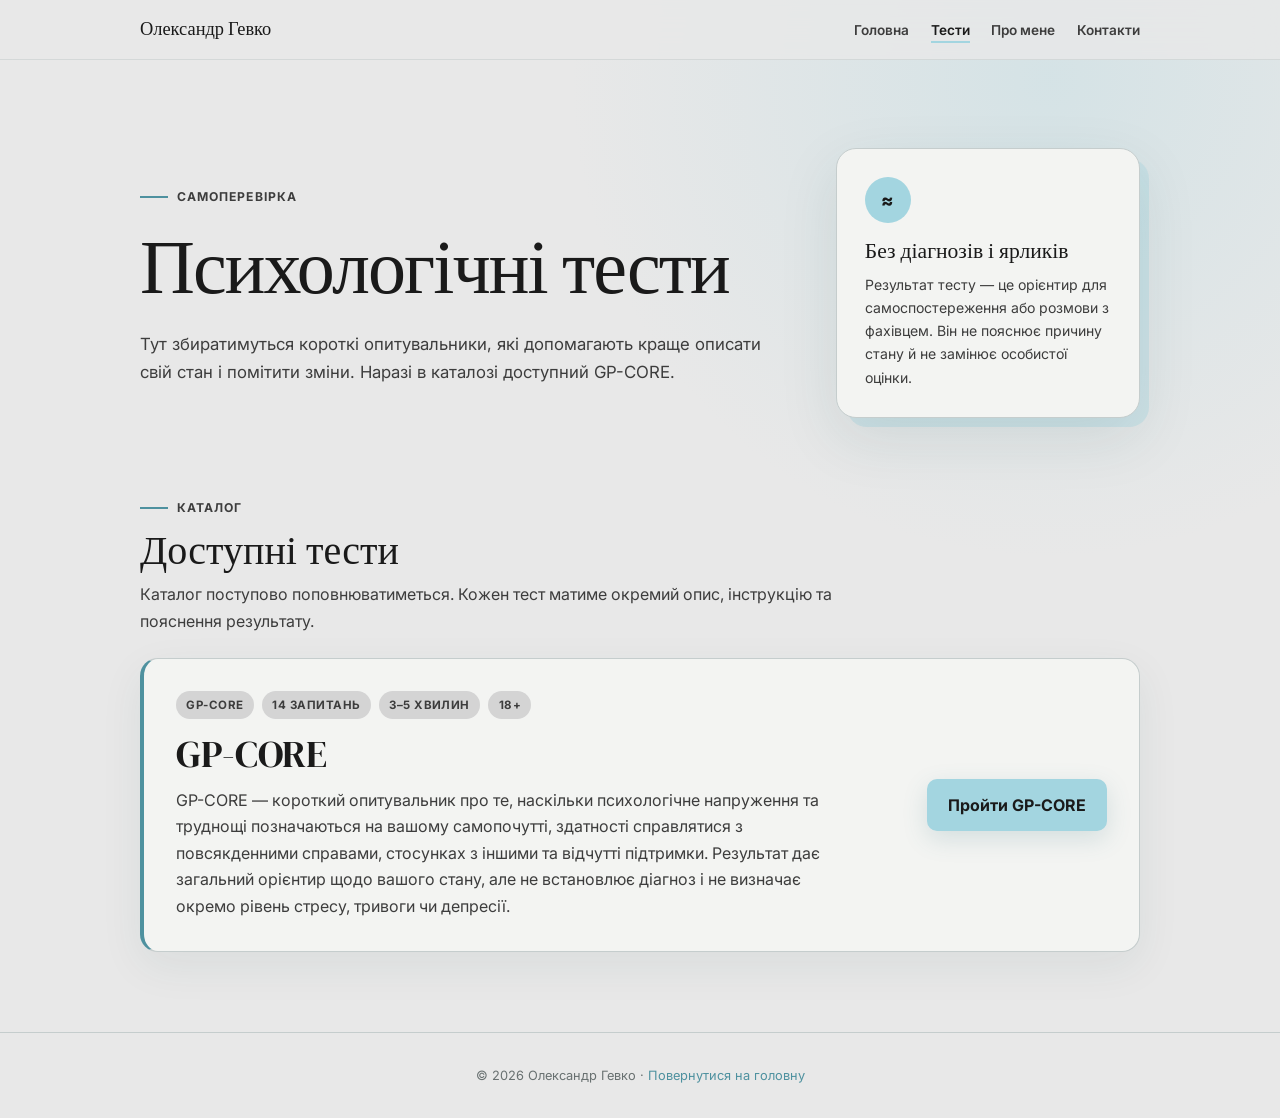
==== tests.html @ 643dda3b "Add GP-CORE test and refine psychologist site" ====
<!DOCTYPE html>
<html lang="uk">
<head>
<meta charset="UTF-8">
<meta name="viewport" content="width=device-width, initial-scale=1.0">
<title>Психологічні тести — Олександр Гевко</title>
<meta name="description" content="Каталог україномовних психологічних опитувальників для самоспостереження.">
<meta property="og:title" content="Психологічні тести — Олександр Гевко">
<meta property="og:description" content="Каталог україномовних психологічних опитувальників для самоспостереження.">
<meta property="og:type" content="website">
<meta property="og:locale" content="uk_UA">
<link rel="icon" href="data:image/svg+xml,<svg xmlns='http://www.w3.org/2000/svg' viewBox='0 0 100 100'><rect fill='%23A3D5E0' rx='18' width='100' height='100'/><text x='50' y='68' font-size='48' font-family='serif' fill='%231A1A1A' text-anchor='middle'>ОГ</text></svg>">
<link rel="preconnect" href="https://fonts.googleapis.com">
<link rel="preconnect" href="https://fonts.gstatic.com" crossorigin>
<link href="https://fonts.googleapis.com/css2?family=Caveat:wght@400;700&family=DM+Serif+Display&family=Inter:wght@300;400;500;600;700&display=swap" rel="stylesheet">
<link rel="stylesheet" href="assets/tests.css">
</head>
<body>

<nav class="nav" aria-label="Головна навігація">
  <div class="wrap">
    <a href="index.html" class="nav-logo">Олександр Гевко</a>
    <button class="burger" id="burger" aria-label="Меню" aria-expanded="false" aria-controls="navLinks">
      <span></span><span></span><span></span>
    </button>
    <ul class="nav-links" id="navLinks" role="list">
      <li><a href="index.html">Головна</a></li>
      <li><a href="tests.html" aria-current="page">Тести</a></li>
      <li><a href="index.html#about">Про мене</a></li>
      <li><a href="index.html#contact">Контакти</a></li>
    </ul>
  </div>
</nav>

<header class="tests-hero">
  <div class="wrap hero-grid">
    <div>
      <p class="eyebrow">Самоперевірка</p>
      <h1>Психологічні тести</h1>
      <p class="hero-copy">Тут збиратимуться короткі опитувальники, які допомагають краще описати свій стан і помітити зміни. Наразі в каталозі доступний GP-CORE.</p>
    </div>
    <aside class="privacy-card" aria-label="Як розуміти результати тестів">
      <div class="privacy-mark" aria-hidden="true">≈</div>
      <h2>Без діагнозів і ярликів</h2>
      <p>Результат тесту — це орієнтир для самоспостереження або розмови з фахівцем. Він не пояснює причину стану й не замінює особистої оцінки.</p>
    </aside>
  </div>
</header>

<main class="tests-main">
  <div class="wrap">
    <div class="catalog-heading">
      <p class="eyebrow">Каталог</p>
      <h2>Доступні тести</h2>
      <p>Каталог поступово поповнюватиметься. Кожен тест матиме окремий опис, інструкцію та пояснення результату.</p>
    </div>

    <section class="test-card test-card--available" aria-labelledby="gpCoreCardTitle">
      <div>
        <div class="test-meta" aria-label="Характеристики тесту">
          <span class="pill">GP-CORE</span>
          <span class="pill">14 запитань</span>
          <span class="pill">3–5 хвилин</span>
          <span class="pill">18+</span>
        </div>
        <h2 id="gpCoreCardTitle">GP-CORE</h2>
        <p>GP-CORE — короткий опитувальник про те, наскільки психологічне напруження та труднощі позначаються на вашому самопочутті, здатності справлятися з повсякденними справами, стосунках з іншими та відчутті підтримки. Результат дає загальний орієнтир щодо вашого стану, але не встановлює діагноз і не визначає окремо рівень стресу, тривоги чи депресії.</p>
      </div>
      <a class="primary-button" href="gp-core.html" target="_blank" rel="noopener">Пройти GP-CORE</a>
    </section>
  </div>
</main>

<footer class="site-footer">
  <div class="wrap">&copy; 2026 Олександр Гевко · <a href="index.html">Повернутися на головну</a></div>
</footer>

<script src="assets/tests.js"></script>
</body>
</html>
---- assets/tests.css ----
*,*::before,*::after{box-sizing:border-box;margin:0;padding:0}
:root{
  --bg:#E8E8E8;--bg-alt:#D4D4D4;--surface:#F3F4F2;--surface-strong:#FAFBF9;
  --accent:#A3D5E0;--accent-text:#4E919F;--line:#C5CDCD;
  --text:#1A1A1A;--text-secondary:#3D3D3D;--muted:#697171;
  --font-heading:'DM Serif Display',serif;--font-body:'Inter',sans-serif;--font-sig:'Caveat',cursive;
  --nav-h:60px;--max-w:1000px;--radius:12px;
}
@media(prefers-color-scheme:dark){
  :root{--bg:#1A1A1A;--bg-alt:#2A2A2A;--surface:#232525;--surface-strong:#292C2C;
    --accent:#7BBFCC;--accent-text:#7BBFCC;--line:#3D484A;--text:#E8E8E8;--text-secondary:#C2C6C6;--muted:#9CA5A5}
}
html{scroll-behavior:smooth;scroll-padding-top:calc(var(--nav-h) + 1rem)}
body{min-height:100vh;font-family:var(--font-body);color:var(--text);line-height:1.65;
  background:radial-gradient(circle at 82% 7%,color-mix(in srgb,var(--accent) 28%,transparent),transparent 30rem),var(--bg)}
a{color:var(--accent-text);text-decoration:none}
a:hover{text-decoration:underline}
button,input{font:inherit}
:focus-visible{outline:3px solid var(--accent-text);outline-offset:3px;border-radius:4px}
.wrap{width:min(100% - 2.5rem,var(--max-w));margin-inline:auto}

.nav{position:fixed;inset:0 0 auto;height:var(--nav-h);z-index:20;
  background:color-mix(in srgb,var(--bg) 82%,transparent);backdrop-filter:blur(14px);-webkit-backdrop-filter:blur(14px);
  border-bottom:1px solid color-mix(in srgb,var(--line) 55%,transparent)}
.nav .wrap{height:100%;display:flex;align-items:center;justify-content:space-between}
.nav-logo{font-family:var(--font-heading);font-size:1.15rem;color:var(--text)}
.nav-links{display:flex;align-items:center;gap:1.35rem;list-style:none}
.nav-links a{font-size:.85rem;font-weight:600;color:var(--text-secondary)}
.nav-links a[aria-current="page"]{color:var(--text);border-bottom:2px solid var(--accent);padding-bottom:.2rem}
.burger{display:none;flex-direction:column;gap:5px;padding:10px;border:0;background:transparent;cursor:pointer}
.burger span{width:24px;height:2px;background:var(--text);transition:transform .25s,opacity .25s}
.burger.active span:nth-child(1){transform:translateY(7px) rotate(45deg)}
.burger.active span:nth-child(2){opacity:0}
.burger.active span:nth-child(3){transform:translateY(-7px) rotate(-45deg)}

.tests-hero{padding:calc(var(--nav-h) + 5.5rem) 0 4.5rem}
.hero-grid{display:grid;grid-template-columns:minmax(0,1.35fr) minmax(260px,.65fr);gap:4rem;align-items:center}
.eyebrow{display:inline-flex;align-items:center;gap:.55rem;margin-bottom:1rem;font-size:.76rem;font-weight:700;
  letter-spacing:.09em;text-transform:uppercase;color:var(--text-secondary)}
.eyebrow::before{content:'';width:28px;height:2px;background:var(--accent-text)}
h1,h2,h3{font-family:var(--font-heading);font-weight:400;line-height:1.15}
h1{max-width:700px;font-size:clamp(2.5rem,6vw,4.75rem);letter-spacing:-.025em}
.hero-copy{max-width:660px;margin-top:1.25rem;font-size:1.05rem;color:var(--text-secondary)}
.privacy-card{position:relative;padding:1.75rem;border:1px solid var(--line);border-radius:20px;background:var(--surface);
  box-shadow:0 20px 60px rgba(34,65,70,.1)}
.privacy-card::before{content:'';position:absolute;inset:10px -10px -10px 10px;border-radius:20px;
  background:color-mix(in srgb,var(--accent) 36%,transparent);z-index:-1}
.privacy-mark{display:grid;place-items:center;width:46px;height:46px;margin-bottom:1rem;border-radius:50%;
  background:var(--accent);color:#1A1A1A;font-weight:800;font-size:1.15rem}
.privacy-card h2{font-size:1.35rem;margin-bottom:.55rem}
.privacy-card p{font-size:.88rem;color:var(--text-secondary)}

.tests-main{padding-bottom:5rem}
.catalog-heading{max-width:700px;margin-bottom:1.5rem}
.catalog-heading .eyebrow{margin-bottom:.55rem}
.catalog-heading h2{font-size:clamp(1.8rem,4vw,2.5rem);margin-bottom:.55rem}
.catalog-heading>p:last-child{color:var(--text-secondary)}
.test-card{display:grid;grid-template-columns:1fr auto;gap:2rem;align-items:center;padding:2rem;
  border:1px solid var(--line);border-radius:18px;background:var(--surface);box-shadow:0 14px 44px rgba(34,65,70,.07)}
.test-card--available{border-left:4px solid var(--accent-text)}
.test-meta{display:flex;flex-wrap:wrap;gap:.5rem;margin-bottom:.9rem}
.pill{padding:.28rem .65rem;border-radius:999px;background:var(--bg-alt);font-size:.72rem;font-weight:700;
  letter-spacing:.04em;text-transform:uppercase;color:var(--text-secondary)}
.test-card h2{font-size:clamp(1.7rem,4vw,2.35rem);margin-bottom:.65rem}
.test-card p{max-width:670px;color:var(--text-secondary)}
.primary-button,.secondary-button{display:inline-flex;align-items:center;justify-content:center;min-height:48px;padding:.75rem 1.25rem;
  border-radius:10px;border:1px solid transparent;font-weight:700;cursor:pointer;transition:transform .2s,opacity .2s,background .2s}
.primary-button{background:var(--accent);color:#1A1A1A;box-shadow:0 8px 24px rgba(72,130,141,.18)}
.primary-button:hover{transform:translateY(-2px);text-decoration:none}
.secondary-button{background:transparent;color:var(--text);border-color:var(--line)}
.secondary-button:hover{background:var(--surface)}

.test-shell{margin-top:2rem;padding:clamp(1.25rem,4vw,2.5rem);border-radius:18px;background:var(--surface);
  border:1px solid var(--line);box-shadow:0 14px 44px rgba(34,65,70,.07)}
[hidden]{display:none!important}
.test-header{display:grid;grid-template-columns:1fr auto;gap:1.5rem;align-items:start;padding-bottom:1.5rem;border-bottom:1px solid var(--line)}
.test-header h2{font-size:clamp(1.7rem,4vw,2.25rem);margin-bottom:.45rem}
.test-header p{color:var(--text-secondary)}
.progress-copy{font-size:.8rem;font-weight:700;color:var(--text-secondary);white-space:nowrap}
.progress-track{height:8px;margin:1.25rem 0 2rem;border-radius:99px;background:var(--bg-alt);overflow:hidden}
.progress-bar{width:0;height:100%;border-radius:inherit;background:var(--accent-text);transition:width .25s ease}
.test-instruction{margin-bottom:1.5rem;padding:1rem 1.1rem;border-left:3px solid var(--accent);border-radius:0 10px 10px 0;
  background:var(--surface-strong);font-size:.9rem;color:var(--text-secondary)}
.question{border:0;padding:1.4rem 0}
.question+.question{border-top:1px solid color-mix(in srgb,var(--line) 72%,transparent)}
.question legend{width:100%;font-family:var(--font-heading);font-size:1.15rem;line-height:1.4;margin-bottom:.9rem}
.question-number{display:inline-grid;place-items:center;width:30px;height:30px;margin-right:.65rem;border-radius:50%;
  background:var(--accent);font-family:var(--font-body);font-size:.75rem;font-weight:800;color:#1A1A1A;vertical-align:middle}
.options{display:grid;grid-template-columns:repeat(5,minmax(0,1fr));gap:.65rem}
.option{position:relative;display:flex;min-height:74px;cursor:pointer}
.option input{position:absolute;opacity:0;pointer-events:none}
.option span{display:flex;width:100%;align-items:center;justify-content:center;padding:.75rem;border:1px solid var(--line);
  border-radius:10px;background:var(--surface-strong);text-align:center;font-size:.78rem;line-height:1.35;
  color:var(--text-secondary);transition:border-color .2s,background .2s,transform .2s}
.option input:checked+span{border-color:var(--accent-text);background:color-mix(in srgb,var(--accent) 48%,var(--surface));
  color:var(--text);font-weight:700;transform:translateY(-2px)}
.option input:focus-visible+span{outline:3px solid var(--accent-text);outline-offset:2px}
.form-actions{display:flex;justify-content:flex-end;margin-top:1.5rem;padding-top:1.5rem;border-top:1px solid var(--line)}
.form-error{margin-top:1rem;padding:.85rem 1rem;border-left:3px solid var(--accent-text);border-radius:0 8px 8px 0;
  background:var(--surface-strong);font-size:.86rem;color:var(--text-secondary)}
.instrument-credit{margin-top:1.5rem;padding-top:1rem;border-top:1px solid var(--line);font-size:.72rem;color:var(--muted)}

.result{margin-top:2rem;padding:clamp(1.25rem,4vw,2.5rem);border-radius:18px;background:var(--surface);
  border:1px solid var(--line);box-shadow:0 14px 44px rgba(34,65,70,.08)}
.result-kicker{font-size:.76rem;font-weight:800;letter-spacing:.08em;text-transform:uppercase;color:var(--accent-text)}
.result-top{display:flex;gap:1.5rem;align-items:center;margin:1rem 0 1.5rem}
.score-orb{display:grid;place-items:center;flex:0 0 104px;width:104px;height:104px;border-radius:50%;background:var(--accent);
  color:#1A1A1A;box-shadow:inset 0 0 0 8px color-mix(in srgb,#fff 28%,transparent)}
.score-value{font-family:var(--font-heading);font-size:2.45rem;line-height:1}
.score-max{font-size:.72rem;font-weight:700}
.result h2{font-size:clamp(1.75rem,4vw,2.35rem);margin-bottom:.4rem}
.result-summary,.result-next{color:var(--text-secondary)}
.score-continuum{position:relative;margin:2rem 0 1.65rem;padding-top:16px}
.continuum-line{height:8px;border-radius:99px;background:linear-gradient(90deg,var(--surface-strong),var(--accent));
  border:1px solid var(--line)}
.continuum-marker{position:absolute;top:8px;left:0;width:22px;height:22px;border:5px solid var(--surface);border-radius:50%;
  background:var(--text);transform:translateX(-50%);box-shadow:0 2px 8px rgba(0,0,0,.22);transition:left .45s ease}
.continuum-labels{display:grid;grid-template-columns:1fr 1fr 1fr;margin-top:.55rem;font-size:.7rem;font-weight:700;color:var(--muted)}
.continuum-labels span:nth-child(2){text-align:center}.continuum-labels span:last-child{text-align:right}
.result-notice{margin-top:1.4rem;padding:1rem 1.1rem;border-left:3px solid var(--accent);border-radius:0 10px 10px 0;
  background:var(--surface-strong);font-size:.84rem;color:var(--text-secondary)}
.personal-meaning{margin-top:1.5rem;padding:1.25rem 1.35rem;border:1px solid var(--accent-text);border-radius:12px;
  background:color-mix(in srgb,var(--accent) 18%,var(--surface-strong))}
.personal-meaning-label{margin-bottom:.3rem;font-size:.7rem;font-weight:800;letter-spacing:.08em;text-transform:uppercase;color:var(--accent-text)}
.personal-meaning h3{font-size:1.25rem;margin-bottom:.35rem}
.personal-meaning>p:last-child{font-size:.9rem;color:var(--text-secondary)}
.result-focus{margin-top:1.25rem;padding:1.2rem 1.35rem;border:1px solid var(--line);border-radius:12px;background:var(--surface-strong)}
.result-focus h3{font-size:1.2rem;margin-bottom:.35rem}
.result-focus>p{font-size:.88rem;color:var(--text-secondary)}
.result-focus ul{display:grid;gap:.45rem;margin-top:.75rem;padding:0;list-style:none}
.result-focus li{position:relative;padding-left:1.1rem;font-size:.86rem;color:var(--text-secondary)}
.result-focus li::before{content:'';position:absolute;left:0;top:.65em;width:6px;height:6px;border-radius:50%;background:var(--accent-text)}
.result-actions{display:flex;flex-wrap:wrap;gap:.75rem;margin-top:1.5rem}

.sources{margin-top:2rem;padding:1.5rem 0;border-top:1px solid var(--line)}
.sources h2{font-size:1.35rem;margin-bottom:.75rem}
.sources h3{margin-top:1.35rem;font-size:1.05rem}
.sources p,.sources li{font-size:.82rem;color:var(--text-secondary)}
.sources ul{padding-left:1.2rem;margin-top:.6rem}
.sources li+li{margin-top:.35rem}
.site-footer{padding:2rem 0;border-top:1px solid var(--line);text-align:center;font-size:.8rem;color:var(--muted)}

.assessment-body{background:var(--bg)}
.assessment-nav{border-bottom:1px solid var(--line);background:var(--surface)}
.assessment-wrap{width:min(100% - 2.5rem,820px);margin-inline:auto}
.assessment-nav .assessment-wrap{min-height:60px;display:flex;align-items:center;justify-content:space-between;gap:1rem}
.assessment-nav-actions{display:flex;align-items:center;gap:.75rem}
.back-link{font-size:.85rem;font-weight:700;color:var(--text-secondary)}
.home-link{display:inline-flex;align-items:center;min-height:34px;padding:.35rem .7rem;border:1px solid var(--line);border-radius:8px;
  background:var(--surface-strong);font-size:.78rem;font-weight:700;color:var(--text-secondary)}
.home-link:hover{border-color:var(--accent-text);color:var(--text);text-decoration:none}
.assessment-name{font-family:var(--font-heading);font-size:1.05rem}
.assessment-main{padding:clamp(1.25rem,4vw,3rem) 0 4rem}
.assessment-main .test-shell,.assessment-main .result{margin-top:0}
.assessment-main .test-header h1{font-size:clamp(1.9rem,5vw,2.65rem);margin-bottom:.45rem}

@media(max-width:760px){
  .burger{display:flex}
  .nav-links{position:fixed;top:var(--nav-h);left:0;width:100%;display:flex;flex-direction:column;align-items:stretch;
    gap:.25rem;padding:1rem 1.25rem 1.25rem;background:var(--bg);border-bottom:1px solid var(--line);
    transform:translateY(-120%);transition:transform .25s}
  .nav-links.open{transform:translateY(0)}
  .nav-links a{display:block;padding:.65rem}
  .hero-grid{grid-template-columns:1fr;gap:2rem}
  .tests-hero{padding-top:calc(var(--nav-h) + 4rem)}
  .test-card{grid-template-columns:1fr}
  .test-card .primary-button{width:100%}
  .test-header{grid-template-columns:1fr}.progress-copy{white-space:normal}
  .options{grid-template-columns:1fr 1fr}
  .result-top{align-items:flex-start}.score-orb{flex-basis:88px;width:88px;height:88px}.score-value{font-size:2rem}
}
@media(max-width:430px){
  .wrap{width:min(100% - 1.5rem,var(--max-w))}
  .assessment-wrap{width:min(100% - 1.5rem,820px)}
  .assessment-nav .assessment-wrap{gap:.65rem}
  .assessment-nav-actions{gap:.5rem}
  .back-link{font-size:.78rem}
  .home-link{padding:.3rem .55rem;font-size:.72rem}
  h1{font-size:2.55rem}
  .options{grid-template-columns:1fr}
  .option{min-height:52px}
  .result-top{flex-direction:column}
  .result-actions>*{width:100%}
  .continuum-labels{font-size:.62rem;line-height:1.35}
}
@media(prefers-reduced-motion:reduce){html{scroll-behavior:auto}.progress-bar,.continuum-marker,.primary-button,.option span{transition:none}}
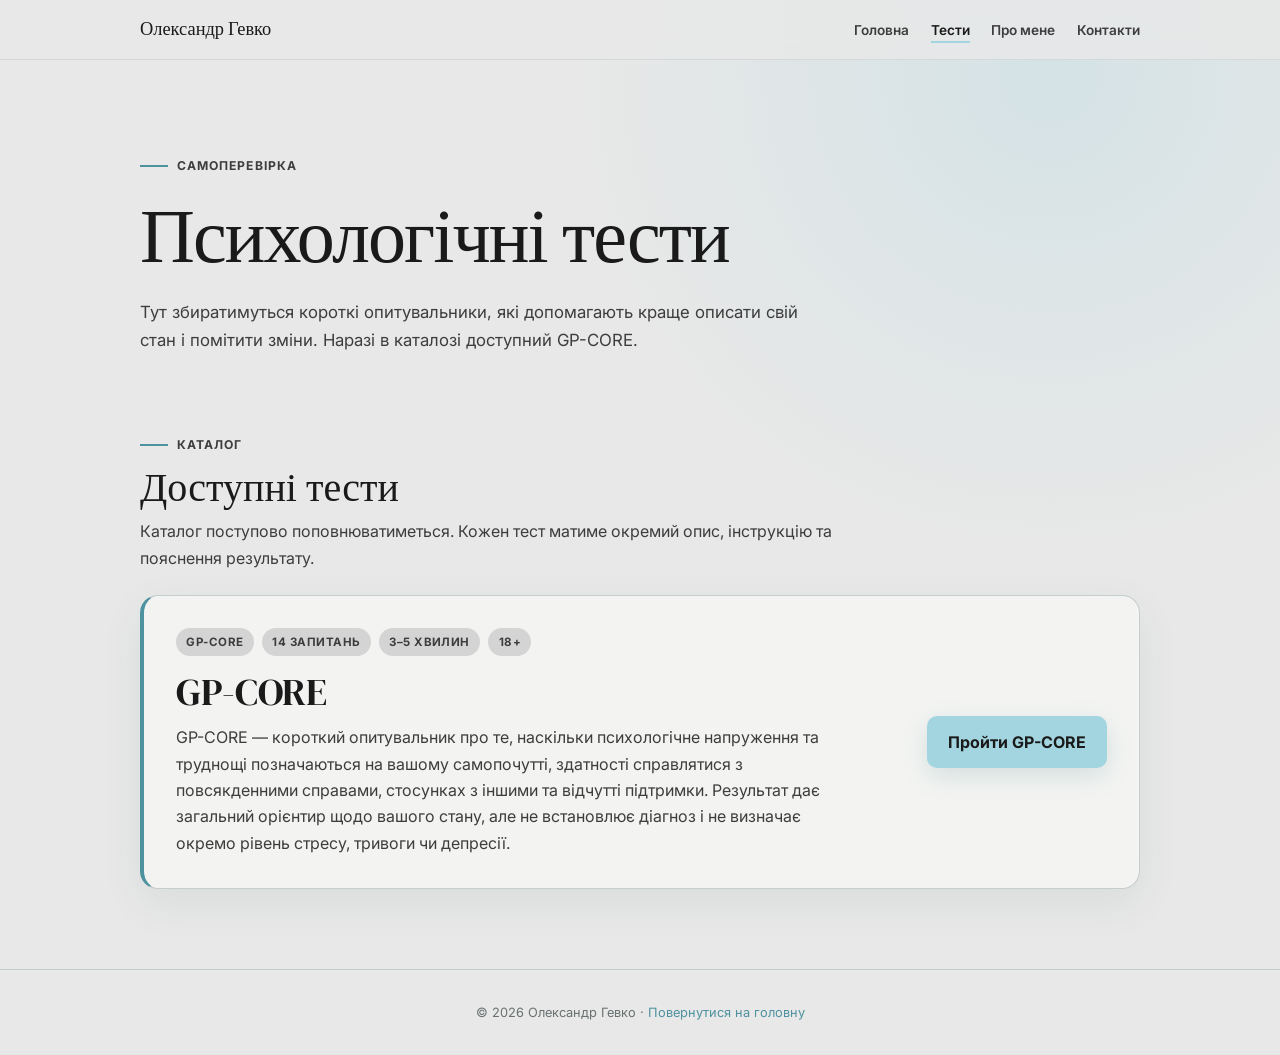
==== commit 92ae967a: "Remove redundant tests info card" ====
--- a/tests.html
+++ b/tests.html
@@ -33,17 +33,12 @@
 </nav>
 
 <header class="tests-hero">
-  <div class="wrap hero-grid">
+  <div class="wrap">
     <div>
       <p class="eyebrow">Самоперевірка</p>
       <h1>Психологічні тести</h1>
       <p class="hero-copy">Тут збиратимуться короткі опитувальники, які допомагають краще описати свій стан і помітити зміни. Наразі в каталозі доступний GP-CORE.</p>
     </div>
-    <aside class="privacy-card" aria-label="Як розуміти результати тестів">
-      <div class="privacy-mark" aria-hidden="true">≈</div>
-      <h2>Без діагнозів і ярликів</h2>
-      <p>Результат тесту — це орієнтир для самоспостереження або розмови з фахівцем. Він не пояснює причину стану й не замінює особистої оцінки.</p>
-    </aside>
   </div>
 </header>
 
--- a/assets/tests.css
+++ b/assets/tests.css
@@ -34,21 +34,12 @@
 .burger.active span:nth-child(3){transform:translateY(-7px) rotate(-45deg)}
 
 .tests-hero{padding:calc(var(--nav-h) + 5.5rem) 0 4.5rem}
-.hero-grid{display:grid;grid-template-columns:minmax(0,1.35fr) minmax(260px,.65fr);gap:4rem;align-items:center}
 .eyebrow{display:inline-flex;align-items:center;gap:.55rem;margin-bottom:1rem;font-size:.76rem;font-weight:700;
   letter-spacing:.09em;text-transform:uppercase;color:var(--text-secondary)}
 .eyebrow::before{content:'';width:28px;height:2px;background:var(--accent-text)}
 h1,h2,h3{font-family:var(--font-heading);font-weight:400;line-height:1.15}
 h1{max-width:700px;font-size:clamp(2.5rem,6vw,4.75rem);letter-spacing:-.025em}
 .hero-copy{max-width:660px;margin-top:1.25rem;font-size:1.05rem;color:var(--text-secondary)}
-.privacy-card{position:relative;padding:1.75rem;border:1px solid var(--line);border-radius:20px;background:var(--surface);
-  box-shadow:0 20px 60px rgba(34,65,70,.1)}
-.privacy-card::before{content:'';position:absolute;inset:10px -10px -10px 10px;border-radius:20px;
-  background:color-mix(in srgb,var(--accent) 36%,transparent);z-index:-1}
-.privacy-mark{display:grid;place-items:center;width:46px;height:46px;margin-bottom:1rem;border-radius:50%;
-  background:var(--accent);color:#1A1A1A;font-weight:800;font-size:1.15rem}
-.privacy-card h2{font-size:1.35rem;margin-bottom:.55rem}
-.privacy-card p{font-size:.88rem;color:var(--text-secondary)}
 
 .tests-main{padding-bottom:5rem}
 .catalog-heading{max-width:700px;margin-bottom:1.5rem}
@@ -161,7 +152,6 @@
     transform:translateY(-120%);transition:transform .25s}
   .nav-links.open{transform:translateY(0)}
   .nav-links a{display:block;padding:.65rem}
-  .hero-grid{grid-template-columns:1fr;gap:2rem}
   .tests-hero{padding-top:calc(var(--nav-h) + 4rem)}
   .test-card{grid-template-columns:1fr}
   .test-card .primary-button{width:100%}
